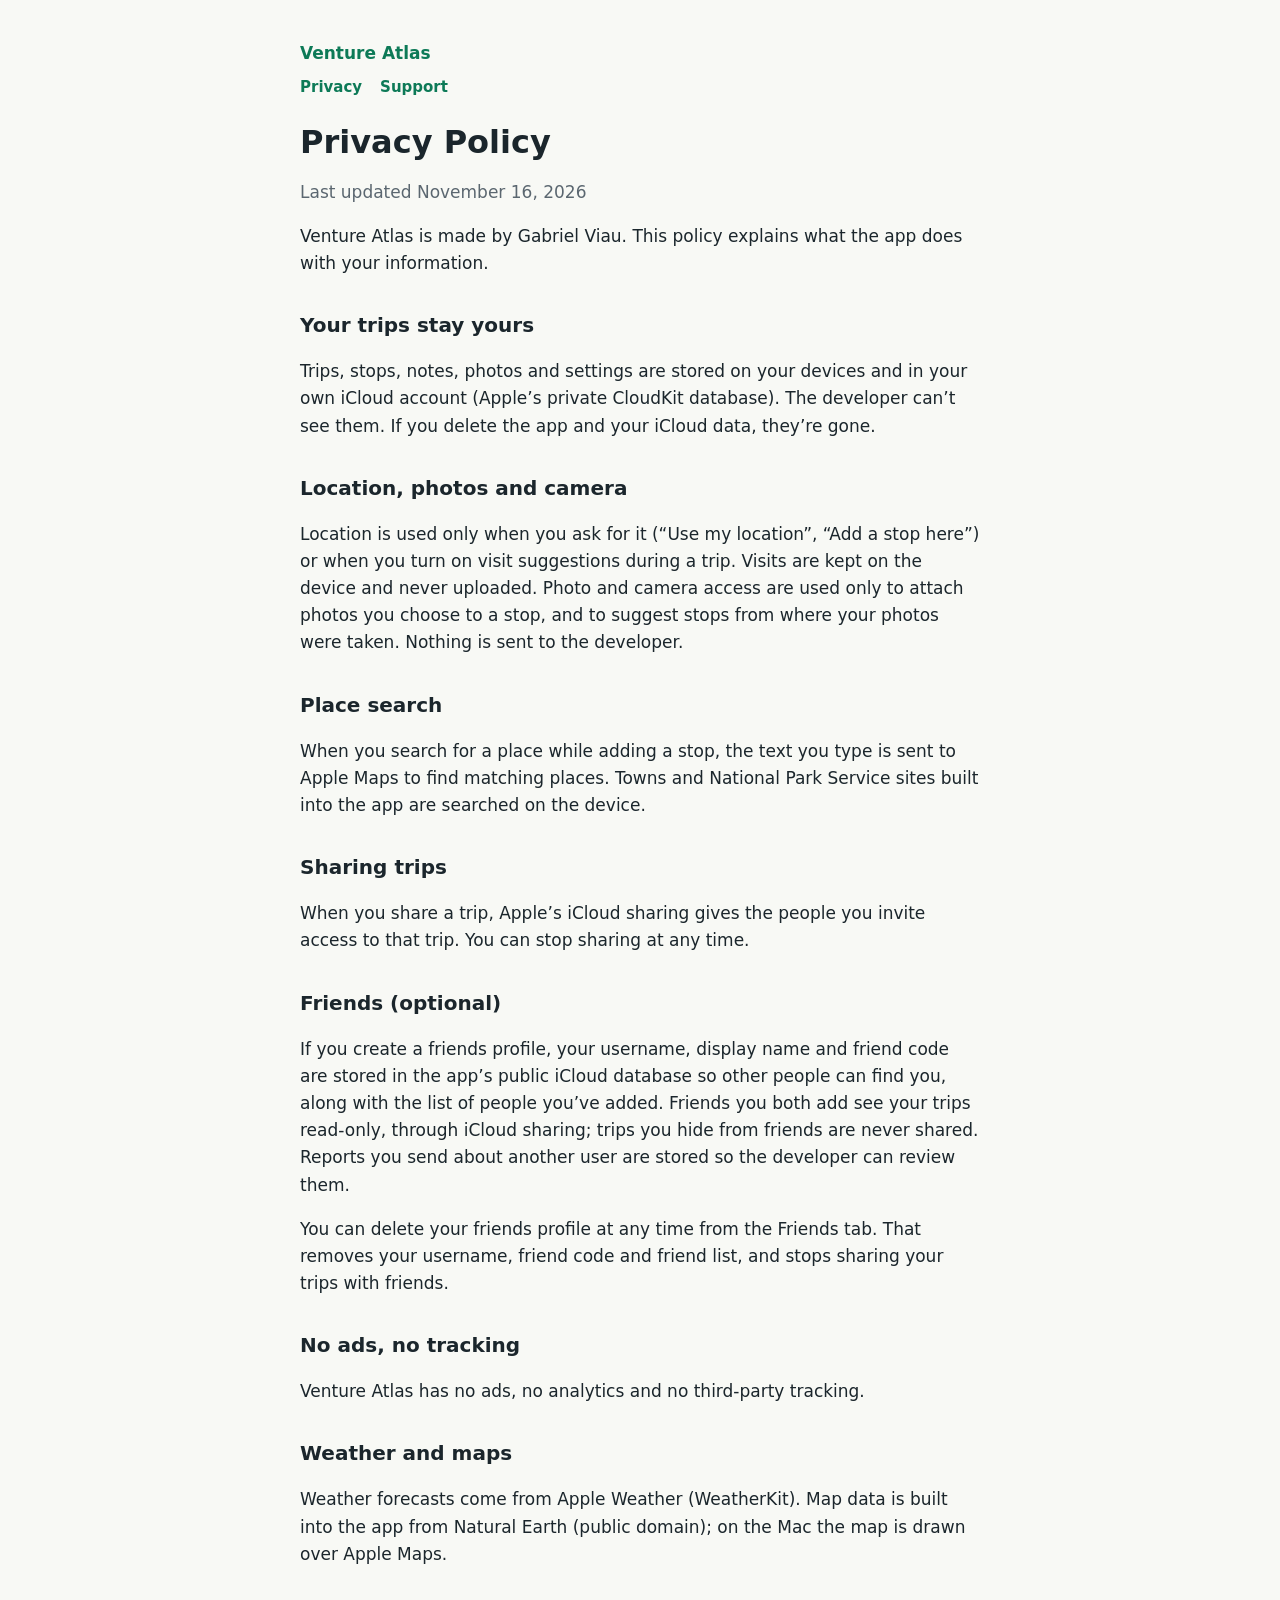
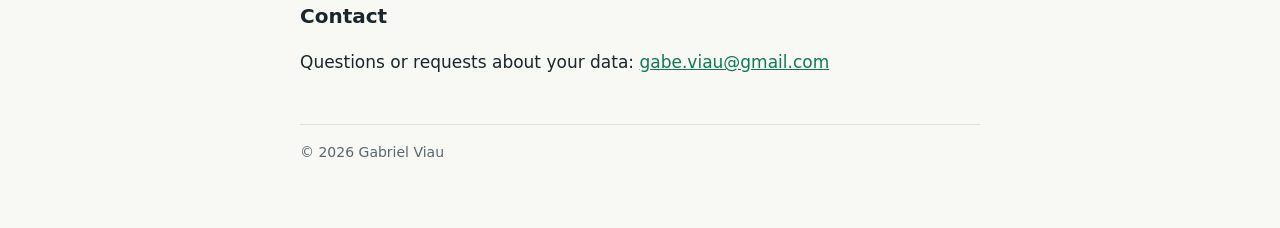
==== privacy.html @ 241e8982 "Create privacy.html" ====
<!doctype html><html lang="en"><head><meta charset="utf-8"><meta name="viewport" content="width=device-width,initial-scale=1">
<title>Privacy Policy – Venture Atlas</title><link rel="stylesheet" href="style.css"></head><body><main>
<header><a href="./">Venture Atlas</a><nav><a href="privacy.html">Privacy</a><a href="support.html">Support</a></nav></header>
<h1>Privacy Policy</h1>
<p class="muted">Last updated November 16, 2026</p>
<p>Venture Atlas is made by Gabriel Viau. This policy explains what the app does with your information.</p>
<h2>Your trips stay yours</h2>
<p>Trips, stops, notes, photos and settings are stored on your devices and in your own iCloud account (Apple’s private CloudKit database). The developer can’t see them. If you delete the app and your iCloud data, they’re gone.</p>
<h2>Location, photos and camera</h2>
<p>Location is used only when you ask for it (“Use my location”, “Add a stop here”) or when you turn on visit suggestions during a trip. Visits are kept on the device and never uploaded. Photo and camera access are used only to attach photos you choose to a stop, and to suggest stops from where your photos were taken. Nothing is sent to the developer.</p>
<h2>Place search</h2>
<p>When you search for a place while adding a stop, the text you type is sent to Apple Maps to find matching places. Towns and National Park Service sites built into the app are searched on the device.</p>
<h2>Sharing trips</h2>
<p>When you share a trip, Apple’s iCloud sharing gives the people you invite access to that trip. You can stop sharing at any time.</p>
<h2>Friends (optional)</h2>
<p>If you create a friends profile, your username, display name and friend code are stored in the app’s public iCloud database so other people can find you, along with the list of people you’ve added. Friends you both add see your trips read-only, through iCloud sharing; trips you hide from friends are never shared. Reports you send about another user are stored so the developer can review them.</p>
<p>You can delete your friends profile at any time from the Friends tab. That removes your username, friend code and friend list, and stops sharing your trips with friends.</p>
<h2>No ads, no tracking</h2>
<p>Venture Atlas has no ads, no analytics and no third-party tracking.</p>
<h2>Weather and maps</h2>
<p>Weather forecasts come from Apple Weather (WeatherKit). Map data is built into the app from Natural Earth (public domain); on the Mac the map is drawn over Apple Maps.</p>
<h2>Contact</h2>
<p>Questions or requests about your data: <a href="mailto:gabe.viau@gmail.com">gabe.viau@gmail.com</a></p>
<footer>© 2026 Gabriel Viau</footer></main></body></html>
---- style.css ----
:root{--bg:#F8F9F5;--ink:#1B262C;--muted:#5b6770;--brand:#0D7A57;--line:#dfe3da}
@media (prefers-color-scheme:dark){:root{--bg:#121A1E;--ink:#E5ECE8;--muted:#9aa7a2;--brand:#3fb68b;--line:#2a363a}}
*{box-sizing:border-box}body{margin:0;background:var(--bg);color:var(--ink);font:17px/1.6 -apple-system,BlinkMacSystemFont,"Segoe UI",system-ui,sans-serif}
main{max-width:720px;margin:0 auto;padding:40px 20px 64px}
header a{color:var(--brand);font-weight:600;text-decoration:none}
h1{font-size:32px;line-height:1.2;margin:24px 0 4px}h2{font-size:20px;margin:32px 0 6px}
p,li{color:var(--ink)}.muted{color:var(--muted)}a{color:var(--brand)}
nav{display:flex;gap:18px;margin-top:8px;font-size:15px}footer{margin-top:48px;padding-top:16px;border-top:1px solid var(--line);font-size:14px;color:var(--muted)}
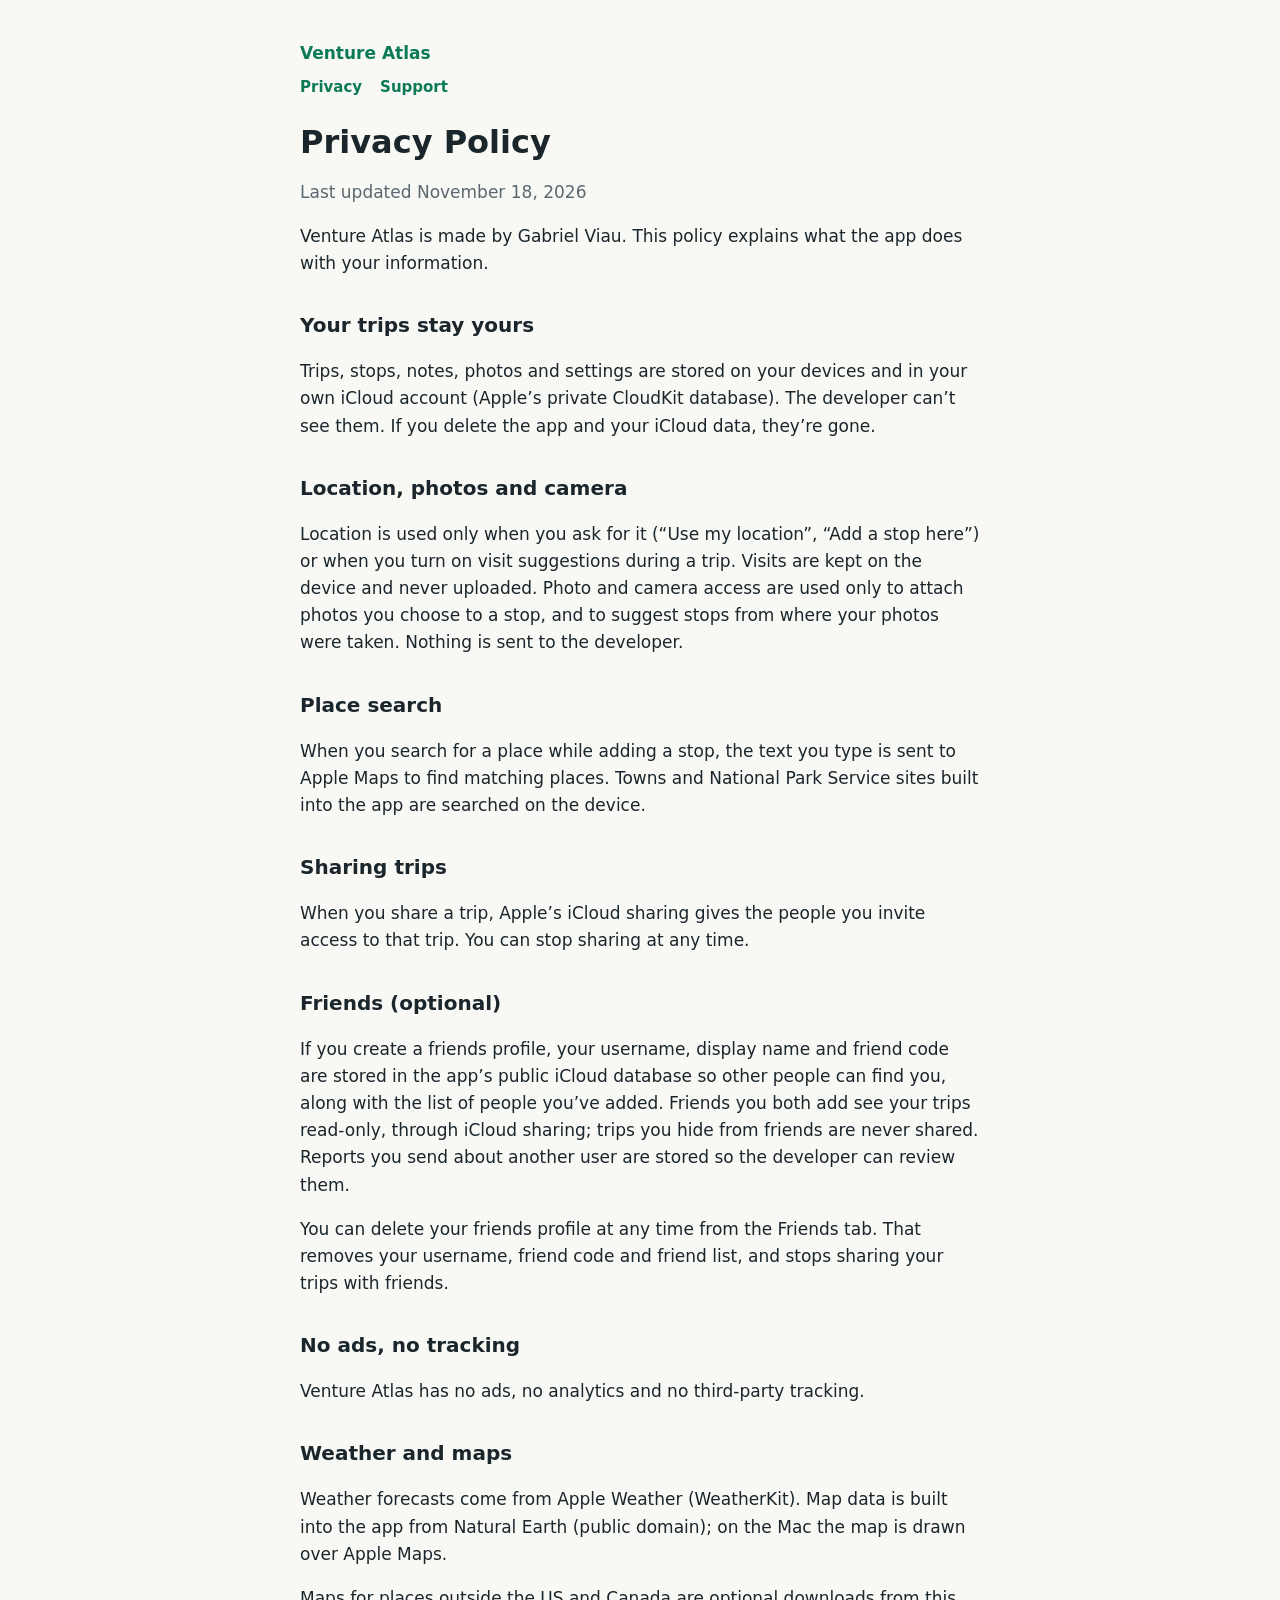
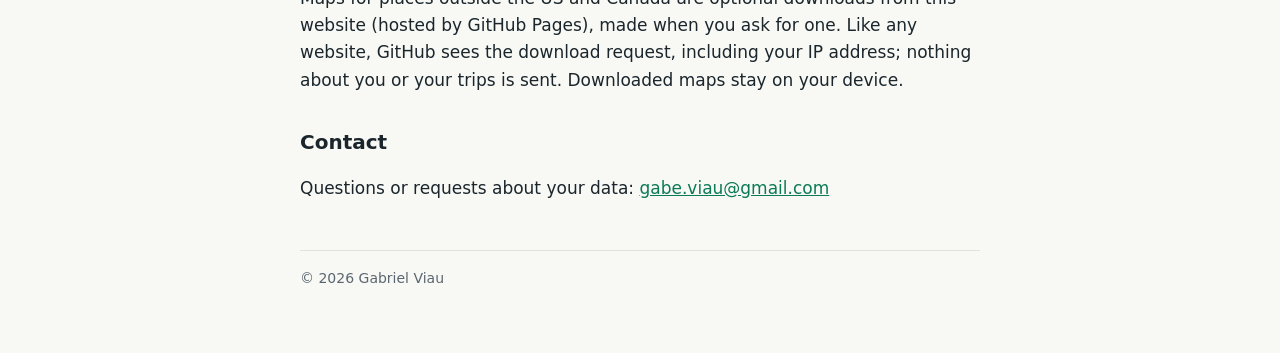
==== commit 63dff028: "Map packs for places outside the US and Canada; privacy note about map downloads Co-Authored-By: Cla" ====
--- a/privacy.html
+++ b/privacy.html
@@ -2,7 +2,7 @@
 <title>Privacy Policy – Venture Atlas</title><link rel="stylesheet" href="style.css"></head><body><main>
 <header><a href="./">Venture Atlas</a><nav><a href="privacy.html">Privacy</a><a href="support.html">Support</a></nav></header>
 <h1>Privacy Policy</h1>
-<p class="muted">Last updated November 16, 2026</p>
+<p class="muted">Last updated November 18, 2026</p>
 <p>Venture Atlas is made by Gabriel Viau. This policy explains what the app does with your information.</p>
 <h2>Your trips stay yours</h2>
 <p>Trips, stops, notes, photos and settings are stored on your devices and in your own iCloud account (Apple’s private CloudKit database). The developer can’t see them. If you delete the app and your iCloud data, they’re gone.</p>
@@ -19,6 +19,7 @@
 <p>Venture Atlas has no ads, no analytics and no third-party tracking.</p>
 <h2>Weather and maps</h2>
 <p>Weather forecasts come from Apple Weather (WeatherKit). Map data is built into the app from Natural Earth (public domain); on the Mac the map is drawn over Apple Maps.</p>
+<p>Maps for places outside the US and Canada are optional downloads from this website (hosted by GitHub Pages), made when you ask for one. Like any website, GitHub sees the download request, including your IP address; nothing about you or your trips is sent. Downloaded maps stay on your device.</p>
 <h2>Contact</h2>
 <p>Questions or requests about your data: <a href="mailto:gabe.viau@gmail.com">gabe.viau@gmail.com</a></p>
 <footer>© 2026 Gabriel Viau</footer></main></body></html>
